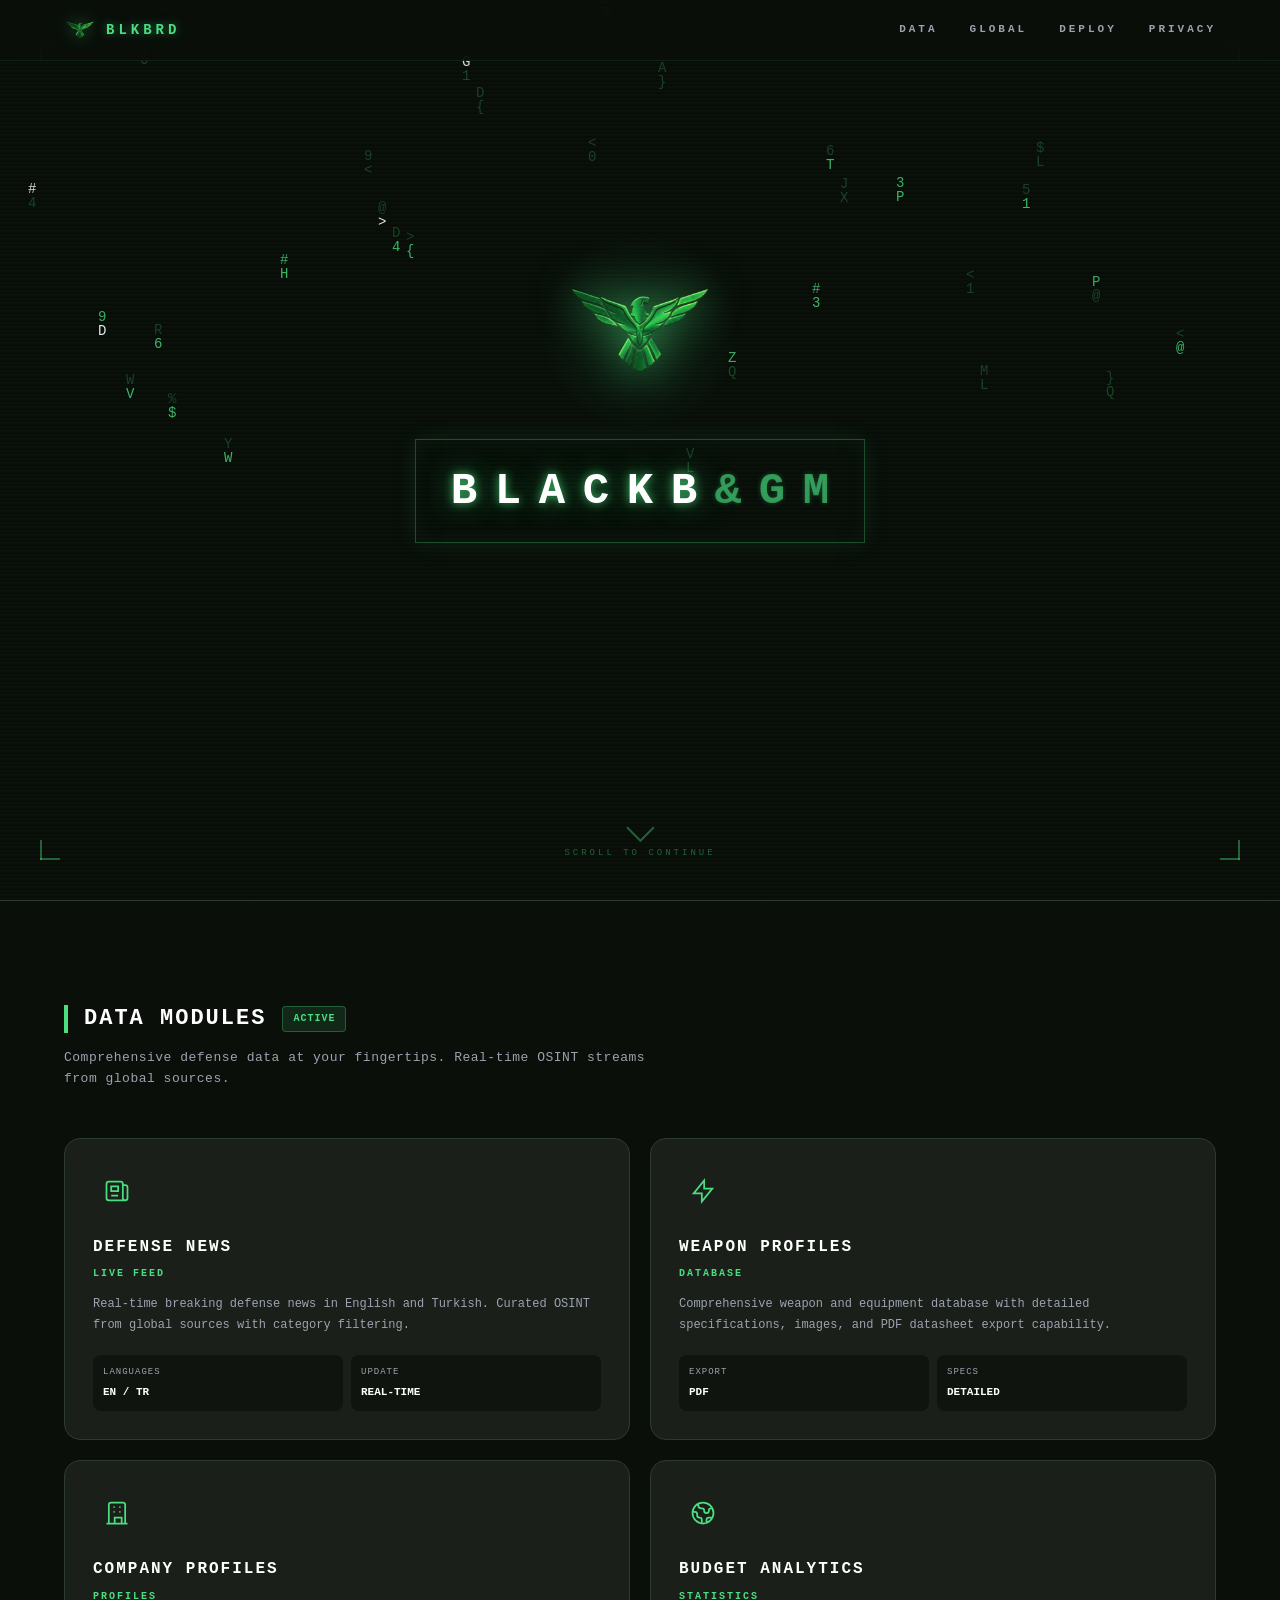
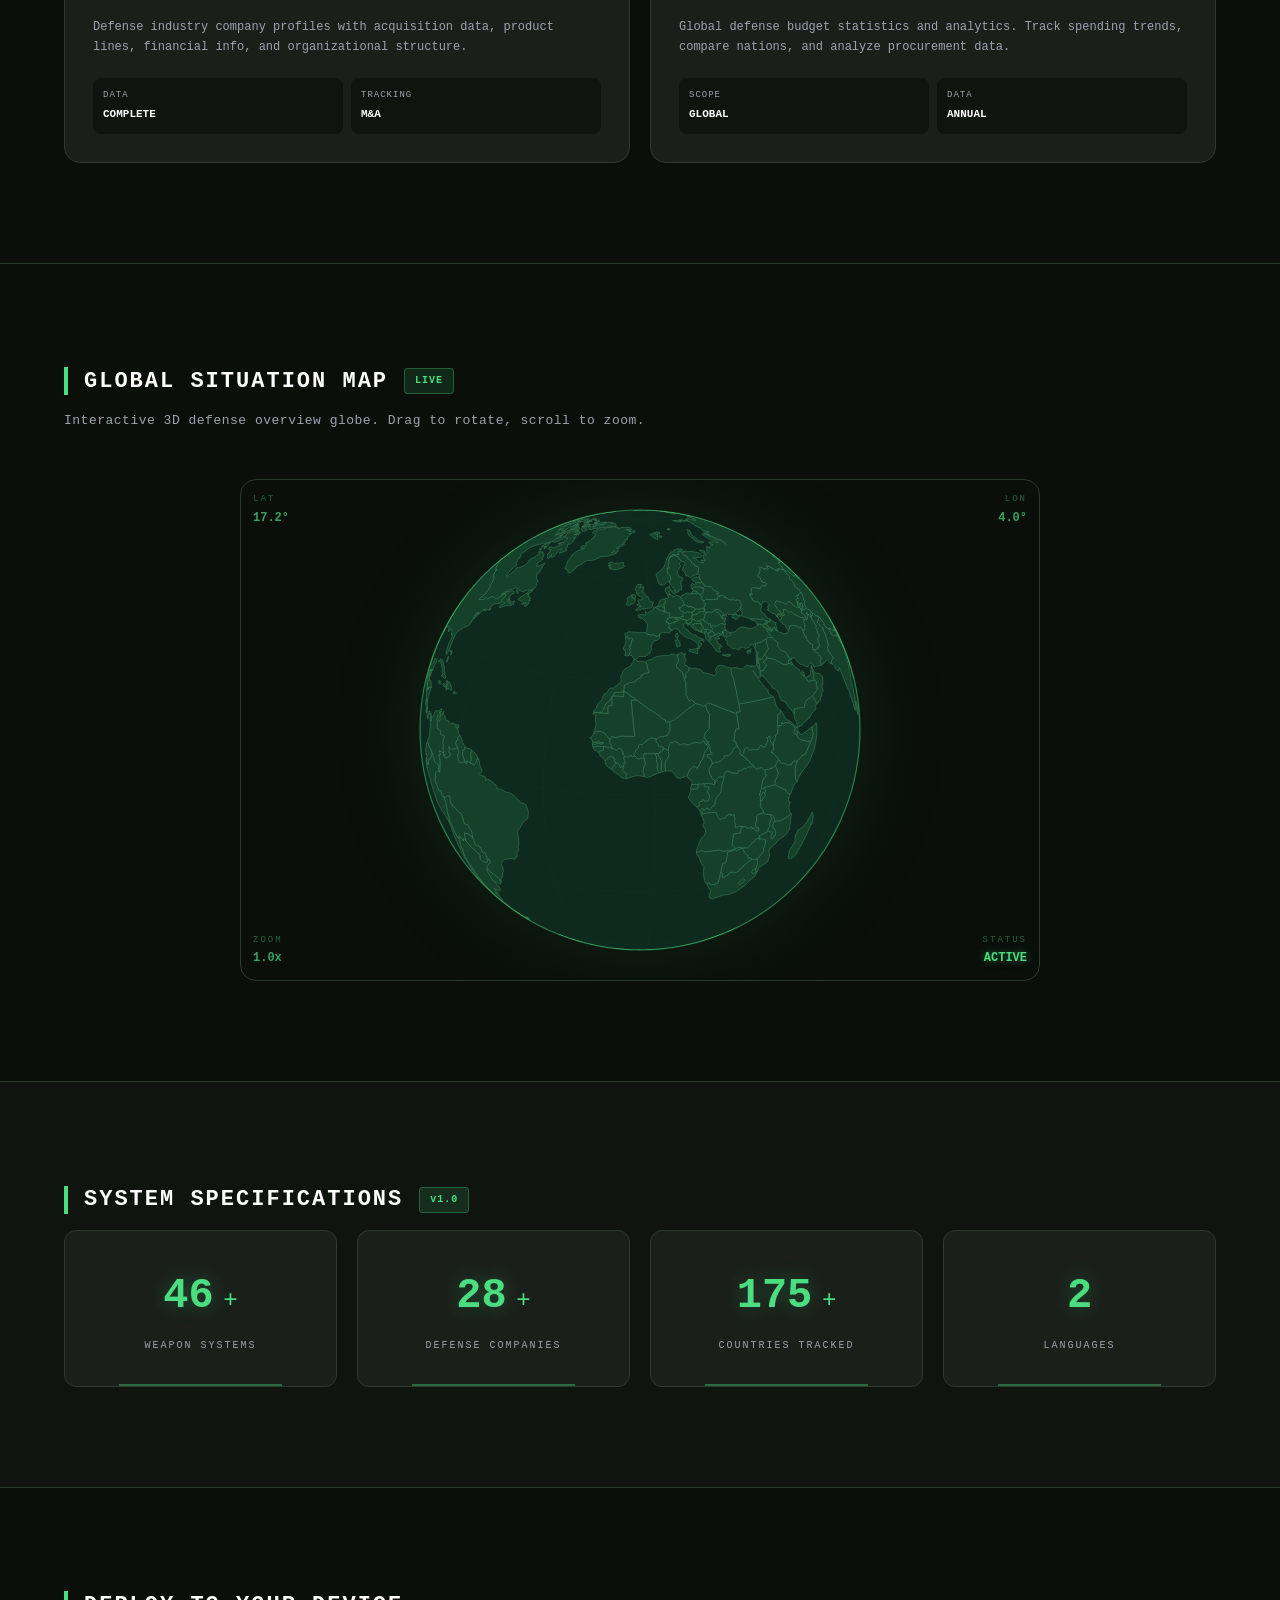
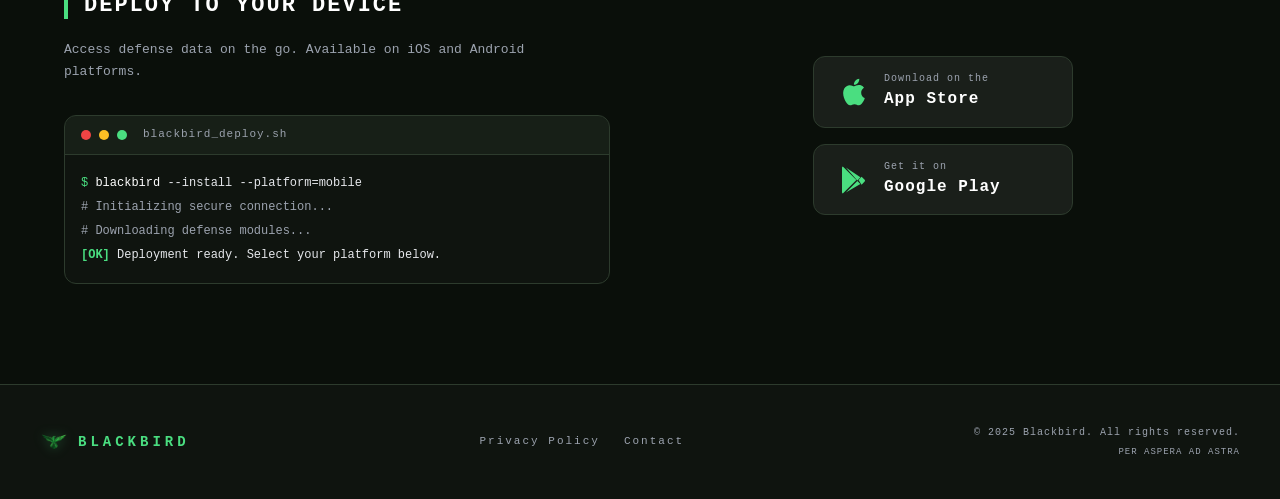
==== index.html @ efd3fdfb "initial commit" ====
<!DOCTYPE html>
<html lang="en">
<head>
  <meta charset="UTF-8">
  <meta name="viewport" content="width=device-width, initial-scale=1.0">
  <meta name="description" content="Blackbird - Defense Data Platform. Real-time defense news, weapon profiles, company data, and global budget analytics.">
  <meta name="theme-color" content="#0A0F0A">
  <title>BLACKBIRD | Defense Data Platform</title>
  <link rel="icon" type="image/png" href="img/logo.png">
  <link rel="stylesheet" href="css/style.css">
</head>
<body>

  <!-- ============ NAVBAR ============ -->
  <nav class="navbar" id="navbar">
    <div class="nav-inner">
      <a href="#hero" class="nav-logo">
        <img src="img/logo.png" alt="Blackbird" width="32" height="32">
        <span class="nav-logo-text">BLKBRD</span>
      </a>
      <div class="nav-links">
        <a href="#features">DATA</a>
        <a href="#globe">GLOBAL</a>
        <a href="#download">DEPLOY</a>
        <a href="privacy.html">PRIVACY</a>
      </div>
      <button class="nav-menu-btn" id="navMenuBtn" aria-label="Menu">
        <span></span><span></span><span></span>
      </button>
    </div>
    <!-- Mobile menu -->
    <div class="nav-mobile" id="navMobile">
      <a href="#features">DATA</a>
      <a href="#globe">GLOBAL</a>
      <a href="#download">DEPLOY</a>
      <a href="privacy.html">PRIVACY</a>
    </div>
  </nav>

  <!-- ============ HERO ============ -->
  <section class="hero" id="hero">
    <canvas id="matrixCanvas" class="matrix-canvas"></canvas>
    <div class="scanlines"></div>
    <div class="corner-brackets">
      <div class="corner corner-tl"></div>
      <div class="corner corner-tr"></div>
      <div class="corner corner-bl"></div>
      <div class="corner corner-br"></div>
    </div>

    <div class="hero-content">
      <div class="hero-logo">
        <img src="img/logo.png" alt="Blackbird Logo" class="logo-img">
        <div class="logo-glow"></div>
      </div>

      <div class="decode-container" id="decodeContainer">
        <div class="decode-border">
          <span class="decode-char" data-index="0">B</span>
          <span class="decode-char" data-index="1">L</span>
          <span class="decode-char" data-index="2">A</span>
          <span class="decode-char" data-index="3">C</span>
          <span class="decode-char" data-index="4">K</span>
          <span class="decode-char" data-index="5">B</span>
          <span class="decode-char" data-index="6">I</span>
          <span class="decode-char" data-index="7">R</span>
          <span class="decode-char" data-index="8">D</span>
        </div>
      </div>

      <p class="hero-slogan" id="heroSlogan">PER ASPERA AD ASTRA</p>

      <div class="hero-status">
        <div class="status-bar">
          <div class="status-bar-fill" id="statusBarFill"></div>
        </div>
        <p class="status-text" id="statusText">INITIALIZING SYSTEM...</p>
      </div>
    </div>

    <a href="#features" class="scroll-indicator" aria-label="Scroll down">
      <div class="scroll-arrow"></div>
      <span>SCROLL TO CONTINUE</span>
    </a>
  </section>

  <!-- ============ FEATURES ============ -->
  <section class="features" id="features">
    <div class="section-container">
      <div class="section-header">
        <div class="section-bar"></div>
        <h2>DATA MODULES</h2>
        <div class="section-badge">ACTIVE</div>
      </div>
      <p class="section-subtitle">Comprehensive defense data at your fingertips. Real-time OSINT streams from global sources.</p>

      <div class="features-grid">
        <div class="feature-card" data-aos>
          <div class="feature-icon">
            <svg viewBox="0 0 24 24" fill="none" stroke="currentColor" stroke-width="1.5">
              <path d="M19 20H5a2 2 0 01-2-2V6a2 2 0 012-2h10a2 2 0 012 2v1m2 13a2 2 0 01-2-2V7m2 13a2 2 0 002-2V9a2 2 0 00-2-2h-2m-4-3H9M7 16h6M7 8h6v4H7V8z"/>
            </svg>
          </div>
          <h3>DEFENSE NEWS</h3>
          <p class="feature-tag">LIVE FEED</p>
          <p class="feature-desc">Real-time breaking defense news in English and Turkish. Curated OSINT from global sources with category filtering.</p>
          <div class="feature-specs">
            <div class="spec"><span class="spec-label">LANGUAGES</span><span class="spec-value">EN / TR</span></div>
            <div class="spec"><span class="spec-label">UPDATE</span><span class="spec-value">REAL-TIME</span></div>
          </div>
        </div>

        <div class="feature-card" data-aos>
          <div class="feature-icon">
            <svg viewBox="0 0 24 24" fill="none" stroke="currentColor" stroke-width="1.5">
              <path d="M13 10V3L4 14h7v7l9-11h-7z"/>
            </svg>
          </div>
          <h3>WEAPON PROFILES</h3>
          <p class="feature-tag">DATABASE</p>
          <p class="feature-desc">Comprehensive weapon and equipment database with detailed specifications, images, and PDF datasheet export capability.</p>
          <div class="feature-specs">
            <div class="spec"><span class="spec-label">EXPORT</span><span class="spec-value">PDF</span></div>
            <div class="spec"><span class="spec-label">SPECS</span><span class="spec-value">DETAILED</span></div>
          </div>
        </div>

        <div class="feature-card" data-aos>
          <div class="feature-icon">
            <svg viewBox="0 0 24 24" fill="none" stroke="currentColor" stroke-width="1.5">
              <path d="M19 21V5a2 2 0 00-2-2H7a2 2 0 00-2 2v16m14 0h2m-2 0h-5m-9 0H3m2 0h5M9 7h1m-1 4h1m4-4h1m-1 4h1m-5 10v-5h6v5m-6 0h6"/>
            </svg>
          </div>
          <h3>COMPANY PROFILES</h3>
          <p class="feature-tag">PROFILES</p>
          <p class="feature-desc">Defense industry company profiles with acquisition data, product lines, financial info, and organizational structure.</p>
          <div class="feature-specs">
            <div class="spec"><span class="spec-label">DATA</span><span class="spec-value">COMPLETE</span></div>
            <div class="spec"><span class="spec-label">TRACKING</span><span class="spec-value">M&A</span></div>
          </div>
        </div>

        <div class="feature-card" data-aos>
          <div class="feature-icon">
            <svg viewBox="0 0 24 24" fill="none" stroke="currentColor" stroke-width="1.5">
              <path d="M3.055 11H5a2 2 0 012 2v1a2 2 0 002 2 2 2 0 012 2v2.945M8 3.935V5.5A2.5 2.5 0 0010.5 8h.5a2 2 0 012 2 2 2 0 004 0 2 2 0 012-2h1.064M15 20.488V18a2 2 0 012-2h3.064M21 12a9 9 0 11-18 0 9 9 0 0118 0z"/>
            </svg>
          </div>
          <h3>BUDGET ANALYTICS</h3>
          <p class="feature-tag">STATISTICS</p>
          <p class="feature-desc">Global defense budget statistics and analytics. Track spending trends, compare nations, and analyze procurement data.</p>
          <div class="feature-specs">
            <div class="spec"><span class="spec-label">SCOPE</span><span class="spec-value">GLOBAL</span></div>
            <div class="spec"><span class="spec-label">DATA</span><span class="spec-value">ANNUAL</span></div>
          </div>
        </div>
      </div>
    </div>
  </section>

  <!-- ============ GLOBE ============ -->
  <section class="globe-section" id="globe">
    <div class="section-container">
      <div class="section-header">
        <div class="section-bar"></div>
        <h2>GLOBAL SITUATION MAP</h2>
        <div class="section-badge">LIVE</div>
      </div>
      <p class="section-subtitle">Interactive 3D defense overview globe. Drag to rotate, scroll to zoom.</p>

      <div class="globe-wrapper">
        <canvas id="globeCanvas"></canvas>
        <div class="globe-hud">
          <div class="hud-item hud-tl">
            <span class="hud-label">LAT</span>
            <span class="hud-value" id="hudLat">0.00</span>
          </div>
          <div class="hud-item hud-tr">
            <span class="hud-label">LON</span>
            <span class="hud-value" id="hudLon">0.00</span>
          </div>
          <div class="hud-item hud-bl">
            <span class="hud-label">ZOOM</span>
            <span class="hud-value" id="hudZoom">1.0x</span>
          </div>
          <div class="hud-item hud-br">
            <span class="hud-label">STATUS</span>
            <span class="hud-value hud-active">ACTIVE</span>
          </div>
        </div>
      </div>
    </div>
  </section>

  <!-- ============ TECH SPECS ============ -->
  <section class="tech-section" id="tech">
    <div class="section-container">
      <div class="section-header">
        <div class="section-bar"></div>
        <h2>SYSTEM SPECIFICATIONS</h2>
        <div class="section-badge">v1.0</div>
      </div>

      <div class="tech-grid">
        <div class="tech-stat">
          <div class="tech-stat-value" data-count="50">0</div>
          <div class="tech-stat-suffix">+</div>
          <div class="tech-stat-label">WEAPON SYSTEMS</div>
        </div>
        <div class="tech-stat">
          <div class="tech-stat-value" data-count="30">0</div>
          <div class="tech-stat-suffix">+</div>
          <div class="tech-stat-label">DEFENSE COMPANIES</div>
        </div>
        <div class="tech-stat">
          <div class="tech-stat-value" data-count="190">0</div>
          <div class="tech-stat-suffix">+</div>
          <div class="tech-stat-label">COUNTRIES TRACKED</div>
        </div>
        <div class="tech-stat">
          <div class="tech-stat-value" data-count="2">0</div>
          <div class="tech-stat-suffix"></div>
          <div class="tech-stat-label">LANGUAGES</div>
        </div>
      </div>
    </div>
  </section>

  <!-- ============ DOWNLOAD ============ -->
  <section class="download-section" id="download">
    <div class="section-container">
      <div class="download-content">
        <div class="download-text">
          <div class="section-header">
            <div class="section-bar"></div>
            <h2>DEPLOY TO YOUR DEVICE</h2>
          </div>
          <p class="download-desc">Access defense data on the go. Available on iOS and Android platforms.</p>
          <div class="terminal-block">
            <div class="terminal-header">
              <span class="terminal-dot red"></span>
              <span class="terminal-dot yellow"></span>
              <span class="terminal-dot green"></span>
              <span class="terminal-title">blackbird_deploy.sh</span>
            </div>
            <div class="terminal-body">
              <p><span class="t-prompt">$</span> <span class="t-cmd">blackbird</span> --install --platform=mobile</p>
              <p><span class="t-comment"># Initializing secure connection...</span></p>
              <p><span class="t-comment"># Downloading defense modules...</span></p>
              <p><span class="t-success">[OK]</span> Deployment ready. Select your platform below.</p>
            </div>
          </div>
        </div>

        <div class="download-buttons">
          <a href="#" class="store-btn" id="appStoreBtn">
            <div class="store-icon">
              <svg viewBox="0 0 24 24" fill="currentColor">
                <path d="M18.71 19.5c-.83 1.24-1.71 2.45-3.05 2.47-1.34.03-1.77-.79-3.29-.79-1.53 0-2 .77-3.27.82-1.31.05-2.3-1.32-3.14-2.53C4.25 17 2.94 12.45 4.7 9.39c.87-1.52 2.43-2.48 4.12-2.51 1.28-.02 2.5.87 3.29.87.78 0 2.26-1.07 3.8-.91.65.03 2.47.26 3.64 1.98-.09.06-2.17 1.28-2.15 3.81.03 3.02 2.65 4.03 2.68 4.04-.03.07-.42 1.44-1.38 2.83M13 3.5c.73-.83 1.94-1.46 2.94-1.5.13 1.17-.34 2.35-1.04 3.19-.69.85-1.83 1.51-2.95 1.42-.15-1.15.41-2.35 1.05-3.11z"/>
              </svg>
            </div>
            <div class="store-text">
              <span class="store-label">Download on the</span>
              <span class="store-name">App Store</span>
            </div>
          </a>

          <a href="#" class="store-btn" id="playStoreBtn">
            <div class="store-icon">
              <svg viewBox="0 0 24 24" fill="currentColor">
                <path d="M3.609 1.814L13.792 12 3.61 22.186a.996.996 0 01-.61-.92V2.734a1 1 0 01.609-.92zm10.89 10.893l2.302 2.302-10.937 6.333 8.635-8.635zm3.199-3.199l2.302 2.302a1 1 0 010 1.38l-2.302 2.302L15.395 12l2.303-2.492zM5.864 2.658L16.8 9.99l-2.302 2.302L5.864 2.658z"/>
              </svg>
            </div>
            <div class="store-text">
              <span class="store-label">Get it on</span>
              <span class="store-name">Google Play</span>
            </div>
          </a>
        </div>
      </div>
    </div>
  </section>

  <!-- ============ FOOTER ============ -->
  <footer class="footer">
    <div class="footer-inner">
      <div class="footer-brand">
        <img src="img/logo.png" alt="Blackbird" width="28" height="28">
        <span>BLACKBIRD</span>
      </div>
      <div class="footer-links">
        <a href="privacy.html">Privacy Policy</a>
        <a href="mailto:vahandag@gmail.com">Contact</a>
      </div>
      <div class="footer-copy">
        <p>&copy; 2025 Blackbird. All rights reserved.</p>
        <p class="footer-slogan">PER ASPERA AD ASTRA</p>
      </div>
    </div>
  </footer>

  <script src="data/countries-data.js"></script>
  <script src="js/matrix.js"></script>
  <script src="js/globe.js"></script>
</body>
</html>
---- css/style.css ----
/* =============== RESET & BASE =============== */
*, *::before, *::after { margin: 0; padding: 0; box-sizing: border-box; }

:root {
  --bg: #0A0F0A;
  --bg-surface: #1A1F1A;
  --bg-deep: #0F140F;
  --green: #4ADE80;
  --green-dim: #2D8A5E;
  --green-dark: #1A3A2A;
  --border: #2D3B2D;
  --text: #E5E7EB;
  --text-dim: #9CA3AF;
  --font-mono: 'Courier New', 'Consolas', 'Monaco', monospace;
}

html {
  scroll-behavior: smooth;
  -webkit-font-smoothing: antialiased;
}

body {
  background: var(--bg);
  color: var(--text);
  font-family: var(--font-mono);
  overflow-x: hidden;
  line-height: 1.6;
}

::selection {
  background: var(--green);
  color: var(--bg);
}

a { color: var(--green); text-decoration: none; transition: opacity 0.2s; }
a:hover { opacity: 0.8; }

/* =============== NAVBAR =============== */
.navbar {
  position: fixed;
  top: 0;
  left: 0;
  right: 0;
  z-index: 1000;
  background: rgba(10, 15, 10, 0.85);
  backdrop-filter: blur(12px);
  border-bottom: 1px solid rgba(74, 222, 128, 0.1);
  transition: background 0.3s, border-color 0.3s;
}

.navbar.scrolled {
  background: rgba(10, 15, 10, 0.95);
  border-bottom-color: rgba(74, 222, 128, 0.25);
}

.nav-inner {
  max-width: 1200px;
  margin: 0 auto;
  padding: 0 24px;
  height: 60px;
  display: flex;
  align-items: center;
  justify-content: space-between;
}

.nav-logo {
  display: flex;
  align-items: center;
  gap: 10px;
}

.nav-logo img { filter: drop-shadow(0 0 8px rgba(74, 222, 128, 0.4)); }

.nav-logo-text {
  font-size: 14px;
  font-weight: 700;
  letter-spacing: 4px;
  color: var(--green);
  text-shadow: 0 0 10px rgba(74, 222, 128, 0.5);
}

.nav-links {
  display: flex;
  gap: 32px;
}

.nav-links a {
  font-size: 11px;
  letter-spacing: 3px;
  color: var(--text-dim);
  font-weight: 600;
  position: relative;
  padding: 4px 0;
}

.nav-links a::after {
  content: '';
  position: absolute;
  bottom: 0;
  left: 0;
  width: 0;
  height: 1px;
  background: var(--green);
  transition: width 0.3s;
}

.nav-links a:hover { color: var(--green); opacity: 1; }
.nav-links a:hover::after { width: 100%; }

.nav-menu-btn {
  display: none;
  flex-direction: column;
  gap: 5px;
  background: none;
  border: none;
  cursor: pointer;
  padding: 4px;
}

.nav-menu-btn span {
  display: block;
  width: 22px;
  height: 2px;
  background: var(--green);
  transition: transform 0.3s, opacity 0.3s;
}

.nav-menu-btn.active span:nth-child(1) { transform: translateY(7px) rotate(45deg); }
.nav-menu-btn.active span:nth-child(2) { opacity: 0; }
.nav-menu-btn.active span:nth-child(3) { transform: translateY(-7px) rotate(-45deg); }

.nav-mobile {
  display: none;
  flex-direction: column;
  padding: 16px 24px 24px;
  gap: 16px;
  border-top: 1px solid var(--border);
}

.nav-mobile.active { display: flex; }

.nav-mobile a {
  font-size: 12px;
  letter-spacing: 3px;
  color: var(--text-dim);
  font-weight: 600;
  padding: 8px 0;
}

/* =============== HERO =============== */
.hero {
  position: relative;
  height: 100vh;
  min-height: 700px;
  display: flex;
  align-items: center;
  justify-content: center;
  overflow: hidden;
}

.matrix-canvas {
  position: absolute;
  inset: 0;
  width: 100%;
  height: 100%;
  z-index: 1;
}

.scanlines {
  position: absolute;
  inset: 0;
  z-index: 2;
  pointer-events: none;
  background: repeating-linear-gradient(
    to bottom,
    transparent 0px,
    transparent 2px,
    rgba(74, 222, 128, 0.02) 2px,
    rgba(74, 222, 128, 0.02) 4px
  );
}

/* Corner brackets */
.corner-brackets {
  position: absolute;
  inset: 40px;
  z-index: 3;
  pointer-events: none;
}

.corner {
  position: absolute;
  width: 40px;
  height: 40px;
}

.corner::before, .corner::after {
  content: '';
  position: absolute;
  background: rgba(74, 222, 128, 0.4);
}

.corner-tl { top: 0; left: 0; }
.corner-tl::before { top: 0; left: 0; width: 20px; height: 2px; }
.corner-tl::after { top: 0; left: 0; width: 2px; height: 20px; }

.corner-tr { top: 0; right: 0; }
.corner-tr::before { top: 0; right: 0; width: 20px; height: 2px; }
.corner-tr::after { top: 0; right: 0; width: 2px; height: 20px; }

.corner-bl { bottom: 0; left: 0; }
.corner-bl::before { bottom: 0; left: 0; width: 20px; height: 2px; }
.corner-bl::after { bottom: 0; left: 0; width: 2px; height: 20px; }

.corner-br { bottom: 0; right: 0; }
.corner-br::before { bottom: 0; right: 0; width: 20px; height: 2px; }
.corner-br::after { bottom: 0; right: 0; width: 2px; height: 20px; }

/* Hero content */
.hero-content {
  position: relative;
  z-index: 10;
  text-align: center;
  display: flex;
  flex-direction: column;
  align-items: center;
  gap: 28px;
}

.hero-logo {
  position: relative;
  width: 160px;
  height: 160px;
}

.logo-img {
  width: 100%;
  height: 100%;
  object-fit: contain;
  filter: drop-shadow(0 0 20px rgba(74, 222, 128, 0.5));
  animation: logoPulse 3s ease-in-out infinite;
}

.logo-glow {
  position: absolute;
  inset: -20px;
  border-radius: 50%;
  background: radial-gradient(circle, rgba(74, 222, 128, 0.15) 0%, transparent 70%);
  animation: glowPulse 3s ease-in-out infinite;
}

@keyframes logoPulse {
  0%, 100% { filter: drop-shadow(0 0 20px rgba(74, 222, 128, 0.5)); }
  50% { filter: drop-shadow(0 0 35px rgba(74, 222, 128, 0.7)); }
}

@keyframes glowPulse {
  0%, 100% { opacity: 0.6; transform: scale(1); }
  50% { opacity: 1; transform: scale(1.1); }
}

/* Decode text */
.decode-container { perspective: 1000px; }

.decode-border {
  display: inline-flex;
  gap: 4px;
  padding: 16px 28px;
  border: 1px solid rgba(74, 222, 128, 0.3);
  box-shadow: 0 0 20px rgba(74, 222, 128, 0.1), inset 0 0 20px rgba(74, 222, 128, 0.05);
  position: relative;
}

.decode-char {
  display: inline-block;
  width: 40px;
  font-size: 44px;
  font-weight: 700;
  text-align: center;
  color: rgba(74, 222, 128, 0.6);
  text-shadow: 0 0 5px rgba(74, 222, 128, 0.3);
  transition: color 0.3s, text-shadow 0.3s;
  font-family: var(--font-mono);
}

.decode-char.decoded {
  color: #fff;
  text-shadow: 0 0 10px rgba(74, 222, 128, 0.8), 0 0 30px rgba(74, 222, 128, 0.4), 0 0 60px rgba(74, 222, 128, 0.2);
}

/* Hero slogan */
.hero-slogan {
  font-size: 14px;
  letter-spacing: 8px;
  color: rgba(74, 222, 128, 0.7);
  opacity: 0;
  transform: translateY(12px);
  transition: opacity 0.6s ease, transform 0.6s ease;
}

.hero-slogan.visible {
  opacity: 1;
  transform: translateY(0);
}

/* Status bar */
.hero-status {
  width: 220px;
  opacity: 0;
  transition: opacity 0.5s ease 0.3s;
}

.hero-status.visible { opacity: 1; }

.status-bar {
  height: 2px;
  background: var(--green-dark);
  border-radius: 1px;
  overflow: hidden;
}

.status-bar-fill {
  height: 100%;
  width: 0%;
  background: var(--green);
  transition: width 0.3s;
}

.status-text {
  margin-top: 10px;
  font-size: 10px;
  letter-spacing: 2px;
  color: rgba(74, 222, 128, 0.5);
}

/* Scroll indicator */
.scroll-indicator {
  position: absolute;
  bottom: 40px;
  left: 50%;
  transform: translateX(-50%);
  z-index: 10;
  display: flex;
  flex-direction: column;
  align-items: center;
  gap: 8px;
  opacity: 0;
  animation: fadeInUp 1s ease 4s forwards;
}

.scroll-indicator span {
  font-size: 9px;
  letter-spacing: 3px;
  color: rgba(74, 222, 128, 0.4);
}

.scroll-arrow {
  width: 20px;
  height: 20px;
  border-right: 2px solid rgba(74, 222, 128, 0.4);
  border-bottom: 2px solid rgba(74, 222, 128, 0.4);
  transform: rotate(45deg);
  animation: scrollBounce 2s ease-in-out infinite;
}

@keyframes scrollBounce {
  0%, 100% { transform: rotate(45deg) translateY(0); }
  50% { transform: rotate(45deg) translateY(6px); }
}

@keyframes fadeInUp {
  from { opacity: 0; transform: translateX(-50%) translateY(20px); }
  to { opacity: 1; transform: translateX(-50%) translateY(0); }
}

/* =============== SECTIONS (shared) =============== */
.section-container {
  max-width: 1200px;
  margin: 0 auto;
  padding: 100px 24px;
}

.section-header {
  display: flex;
  align-items: center;
  gap: 16px;
  margin-bottom: 12px;
}

.section-bar {
  width: 4px;
  height: 28px;
  background: var(--green);
  flex-shrink: 0;
}

.section-header h2 {
  font-size: 22px;
  font-weight: 700;
  letter-spacing: 2px;
  color: #fff;
}

.section-badge {
  padding: 4px 10px;
  font-size: 10px;
  font-weight: 700;
  letter-spacing: 1px;
  color: var(--green);
  background: rgba(74, 222, 128, 0.12);
  border: 1px solid rgba(74, 222, 128, 0.3);
  border-radius: 4px;
}

.section-subtitle {
  font-size: 13px;
  color: var(--text-dim);
  margin-bottom: 48px;
  max-width: 600px;
  letter-spacing: 0.5px;
}

/* =============== FEATURES =============== */
.features {
  background: var(--bg);
  border-top: 1px solid var(--border);
}

.features-grid {
  display: grid;
  grid-template-columns: repeat(2, 1fr);
  gap: 20px;
}

.feature-card {
  background: var(--bg-surface);
  border: 1px solid var(--border);
  border-radius: 16px;
  padding: 28px;
  position: relative;
  overflow: hidden;
  transition: border-color 0.3s, transform 0.3s, box-shadow 0.3s;
  opacity: 0;
  transform: translateY(30px);
}

.feature-card.visible {
  opacity: 1;
  transform: translateY(0);
  transition: opacity 0.6s ease, transform 0.6s ease, border-color 0.3s, box-shadow 0.3s;
}

.feature-card:hover {
  border-color: rgba(74, 222, 128, 0.4);
  transform: translateY(-4px);
  box-shadow: 0 8px 32px rgba(74, 222, 128, 0.08);
}

.feature-card::before {
  content: '';
  position: absolute;
  top: 0;
  left: 0;
  right: 0;
  height: 2px;
  background: linear-gradient(90deg, transparent, var(--green), transparent);
  opacity: 0;
  transition: opacity 0.3s;
}

.feature-card:hover::before { opacity: 1; }

.feature-icon {
  width: 48px;
  height: 48px;
  display: flex;
  align-items: center;
  justify-content: center;
  color: var(--green);
  margin-bottom: 20px;
}

.feature-icon svg {
  width: 28px;
  height: 28px;
}

.feature-card h3 {
  font-size: 16px;
  font-weight: 700;
  letter-spacing: 2px;
  color: #fff;
  margin-bottom: 6px;
}

.feature-tag {
  font-size: 10px;
  letter-spacing: 2px;
  color: var(--green);
  font-weight: 600;
  margin-bottom: 12px;
}

.feature-desc {
  font-size: 12px;
  color: var(--text-dim);
  line-height: 1.7;
  margin-bottom: 20px;
}

.feature-specs {
  display: flex;
  gap: 8px;
}

.spec {
  flex: 1;
  background: var(--bg-deep);
  border-radius: 8px;
  padding: 10px;
}

.spec-label {
  display: block;
  font-size: 9px;
  color: var(--text-dim);
  letter-spacing: 1px;
  margin-bottom: 4px;
}

.spec-value {
  display: block;
  font-size: 11px;
  color: #fff;
  font-weight: 700;
}

/* =============== GLOBE =============== */
.globe-section {
  background: var(--bg);
  border-top: 1px solid var(--border);
}

.globe-wrapper {
  position: relative;
  width: 100%;
  max-width: 800px;
  margin: 0 auto;
  border: 1px solid var(--border);
  border-radius: 16px;
  overflow: hidden;
  background: var(--bg);
}

#globeCanvas {
  width: 100%;
  height: 500px;
  display: block;
  cursor: grab;
}

#globeCanvas:active { cursor: grabbing; }

.globe-hud {
  position: absolute;
  inset: 12px;
  pointer-events: none;
}

.hud-item {
  position: absolute;
  display: flex;
  flex-direction: column;
  gap: 2px;
}

.hud-tl { top: 0; left: 0; }
.hud-tr { top: 0; right: 0; text-align: right; }
.hud-bl { bottom: 0; left: 0; }
.hud-br { bottom: 0; right: 0; text-align: right; }

.hud-label {
  font-size: 9px;
  letter-spacing: 2px;
  color: rgba(74, 222, 128, 0.4);
}

.hud-value {
  font-size: 12px;
  color: rgba(74, 222, 128, 0.7);
  font-weight: 600;
}

.hud-active {
  color: var(--green);
  text-shadow: 0 0 8px rgba(74, 222, 128, 0.5);
  animation: blink 2s step-end infinite;
}

@keyframes blink {
  0%, 100% { opacity: 1; }
  50% { opacity: 0.3; }
}

/* =============== TECH STATS =============== */
.tech-section {
  background: var(--bg-deep);
  border-top: 1px solid var(--border);
}

.tech-grid {
  display: grid;
  grid-template-columns: repeat(4, 1fr);
  gap: 20px;
}

.tech-stat {
  text-align: center;
  padding: 32px 16px;
  background: var(--bg-surface);
  border: 1px solid var(--border);
  border-radius: 12px;
  position: relative;
  overflow: hidden;
}

.tech-stat::after {
  content: '';
  position: absolute;
  bottom: 0;
  left: 20%;
  right: 20%;
  height: 2px;
  background: var(--green);
  opacity: 0.4;
}

.tech-stat-value {
  font-size: 42px;
  font-weight: 700;
  color: var(--green);
  text-shadow: 0 0 20px rgba(74, 222, 128, 0.3);
  display: inline;
}

.tech-stat-suffix {
  font-size: 24px;
  color: var(--green);
  display: inline;
}

.tech-stat-label {
  margin-top: 8px;
  font-size: 10px;
  letter-spacing: 2px;
  color: var(--text-dim);
}

/* =============== DOWNLOAD =============== */
.download-section {
  background: var(--bg);
  border-top: 1px solid var(--border);
}

.download-content {
  display: grid;
  grid-template-columns: 1fr 1fr;
  gap: 60px;
  align-items: center;
}

.download-desc {
  font-size: 13px;
  color: var(--text-dim);
  margin: 16px 0 32px;
  line-height: 1.7;
}

/* Terminal block */
.terminal-block {
  background: var(--bg-deep);
  border: 1px solid var(--border);
  border-radius: 12px;
  overflow: hidden;
}

.terminal-header {
  display: flex;
  align-items: center;
  gap: 8px;
  padding: 10px 16px;
  background: rgba(45, 59, 45, 0.3);
  border-bottom: 1px solid var(--border);
}

.terminal-dot {
  width: 10px;
  height: 10px;
  border-radius: 50%;
}

.terminal-dot.red { background: #EF4444; }
.terminal-dot.yellow { background: #FBBF24; }
.terminal-dot.green { background: #4ADE80; }

.terminal-title {
  margin-left: 8px;
  font-size: 11px;
  color: var(--text-dim);
  letter-spacing: 1px;
}

.terminal-body {
  padding: 16px;
  font-size: 12px;
  line-height: 2;
}

.t-prompt { color: var(--green); }
.t-cmd { color: #fff; }
.t-comment { color: var(--text-dim); }
.t-success { color: var(--green); font-weight: 700; }

/* Store buttons */
.download-buttons {
  display: flex;
  flex-direction: column;
  gap: 16px;
  align-items: center;
}

.store-btn {
  display: flex;
  align-items: center;
  gap: 14px;
  width: 260px;
  padding: 14px 24px;
  background: var(--bg-surface);
  border: 1px solid var(--border);
  border-radius: 12px;
  transition: border-color 0.3s, transform 0.3s, box-shadow 0.3s;
}

.store-btn:hover {
  border-color: var(--green);
  transform: translateY(-2px);
  box-shadow: 0 4px 20px rgba(74, 222, 128, 0.15);
  opacity: 1;
}

.store-icon {
  width: 32px;
  height: 32px;
  color: var(--green);
  flex-shrink: 0;
}

.store-icon svg { width: 100%; height: 100%; }

.store-text {
  display: flex;
  flex-direction: column;
}

.store-label {
  font-size: 10px;
  color: var(--text-dim);
  letter-spacing: 1px;
}

.store-name {
  font-size: 16px;
  color: #fff;
  font-weight: 700;
  letter-spacing: 1px;
}

/* =============== FOOTER =============== */
.footer {
  background: var(--bg-deep);
  border-top: 1px solid var(--border);
  padding: 40px 24px;
}

.footer-inner {
  max-width: 1200px;
  margin: 0 auto;
  display: flex;
  align-items: center;
  justify-content: space-between;
  flex-wrap: wrap;
  gap: 20px;
}

.footer-brand {
  display: flex;
  align-items: center;
  gap: 10px;
  font-size: 14px;
  font-weight: 700;
  letter-spacing: 4px;
  color: var(--green);
}

.footer-brand img { filter: drop-shadow(0 0 6px rgba(74, 222, 128, 0.3)); }

.footer-links {
  display: flex;
  gap: 24px;
}

.footer-links a {
  font-size: 11px;
  letter-spacing: 2px;
  color: var(--text-dim);
}

.footer-links a:hover { color: var(--green); }

.footer-copy {
  text-align: right;
}

.footer-copy p {
  font-size: 10px;
  color: var(--text-dim);
  letter-spacing: 1px;
}

.footer-slogan {
  margin-top: 4px;
  color: rgba(74, 222, 128, 0.35);
  letter-spacing: 4px;
  font-size: 9px !important;
}

/* =============== RESPONSIVE =============== */
@media (max-width: 1024px) {
  .features-grid { grid-template-columns: repeat(2, 1fr); }
  .download-content { grid-template-columns: 1fr; gap: 40px; }
  .download-buttons { flex-direction: row; justify-content: center; }
  .tech-grid { grid-template-columns: repeat(2, 1fr); }
}

@media (max-width: 768px) {
  .nav-links { display: none; }
  .nav-menu-btn { display: flex; }

  .hero-logo { width: 120px; height: 120px; }

  .decode-char { width: 28px; font-size: 30px; }
  .decode-border { padding: 12px 16px; gap: 2px; }

  .hero-slogan { font-size: 11px; letter-spacing: 5px; }

  .section-container { padding: 60px 16px; }
  .section-header h2 { font-size: 17px; }

  .features-grid { grid-template-columns: 1fr; }
  .tech-grid { grid-template-columns: repeat(2, 1fr); }

  #globeCanvas { height: 350px; }

  .download-buttons { flex-direction: column; }

  .footer-inner { flex-direction: column; text-align: center; }
  .footer-copy { text-align: center; }

  .corner-brackets { inset: 20px; }
}

@media (max-width: 480px) {
  .decode-char { width: 22px; font-size: 24px; }
  .decode-border { padding: 10px 12px; }
  .hero-slogan { font-size: 9px; letter-spacing: 4px; }
  .hero-logo { width: 100px; height: 100px; }
  .tech-grid { grid-template-columns: 1fr 1fr; }
  .tech-stat-value { font-size: 32px; }
}
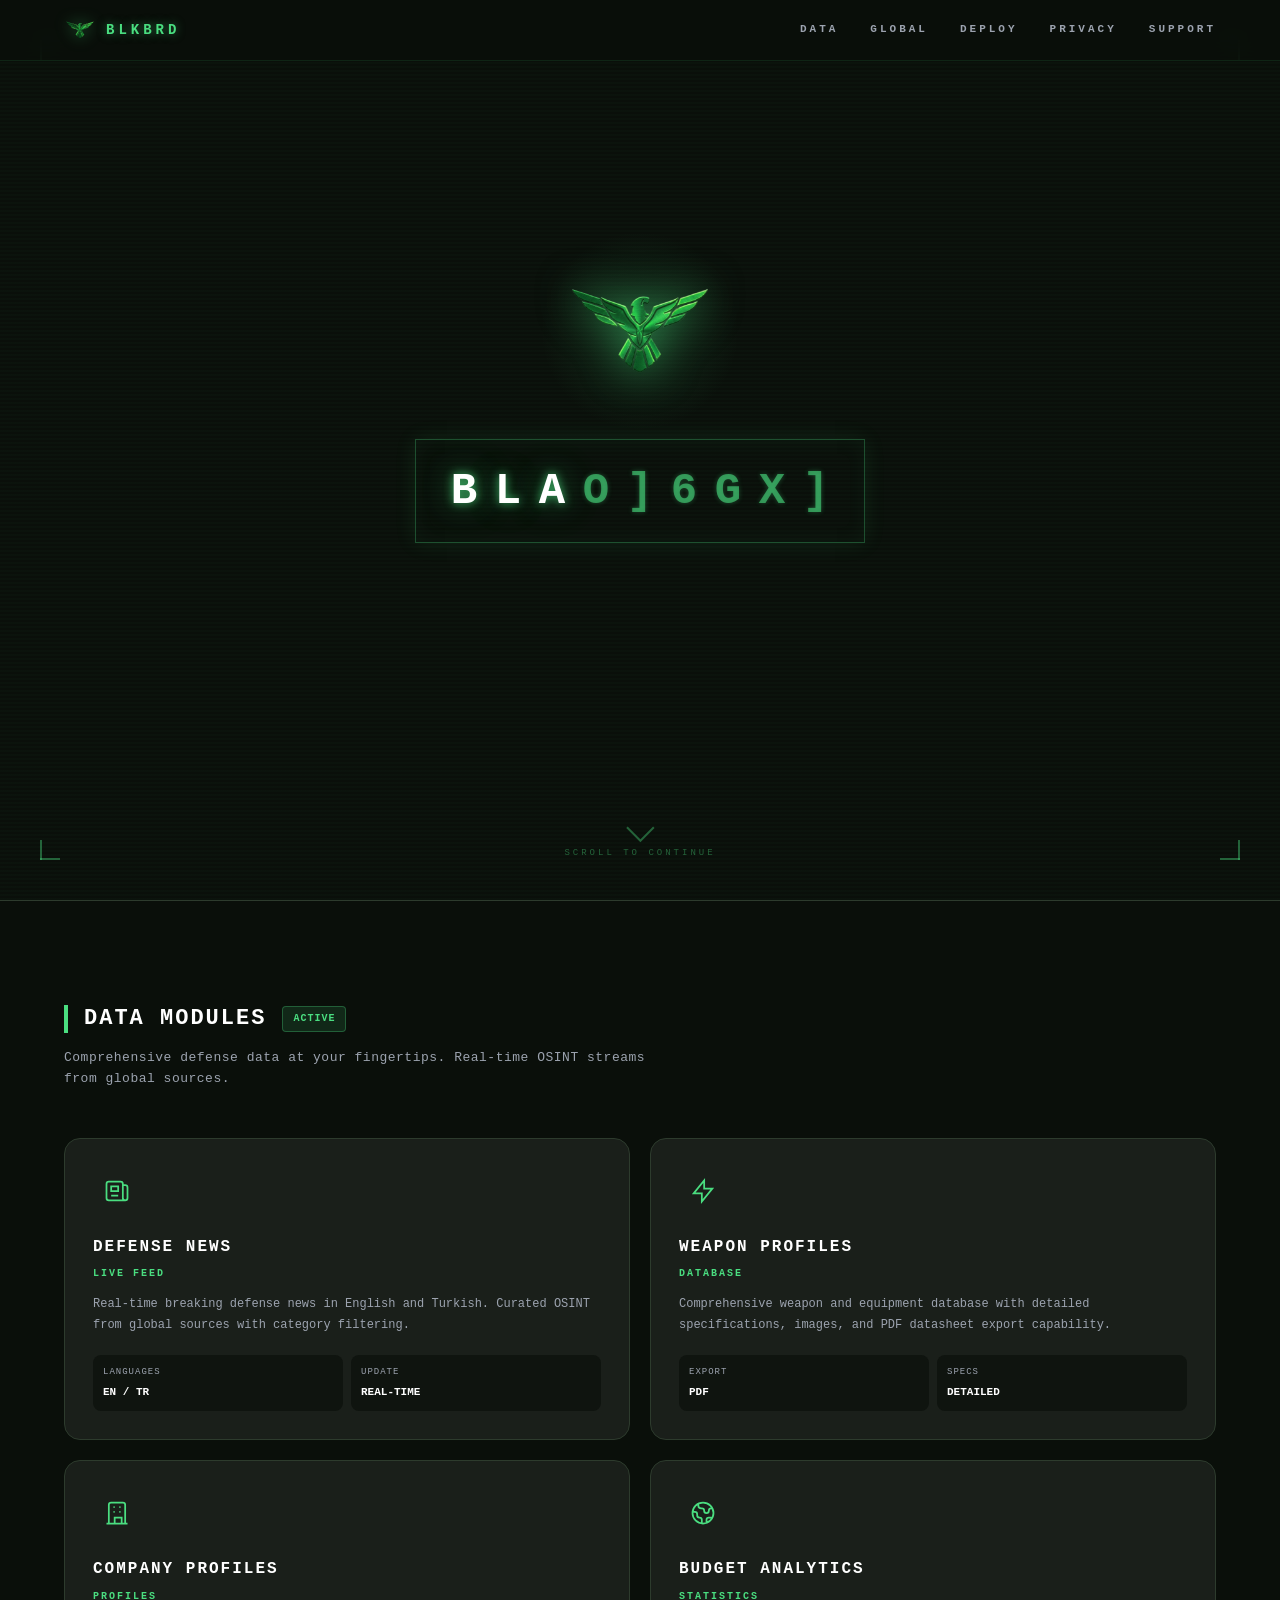
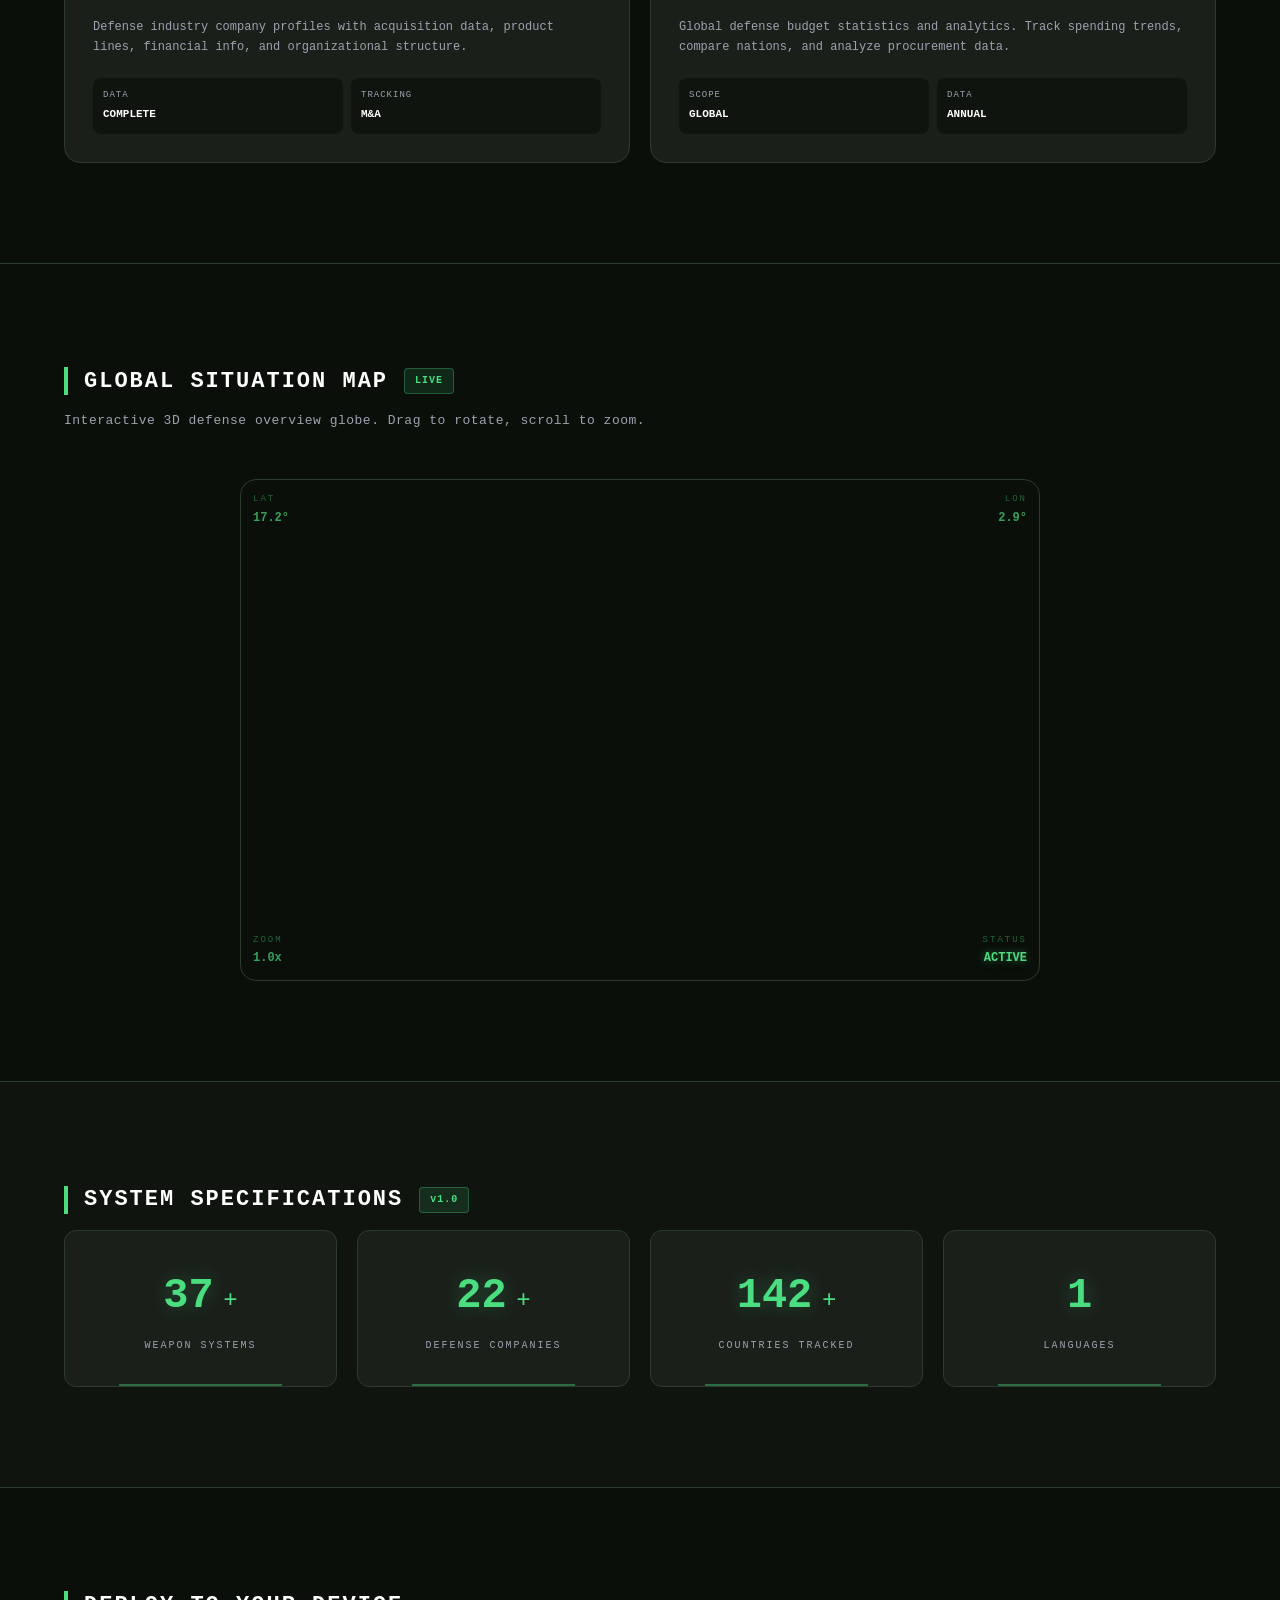
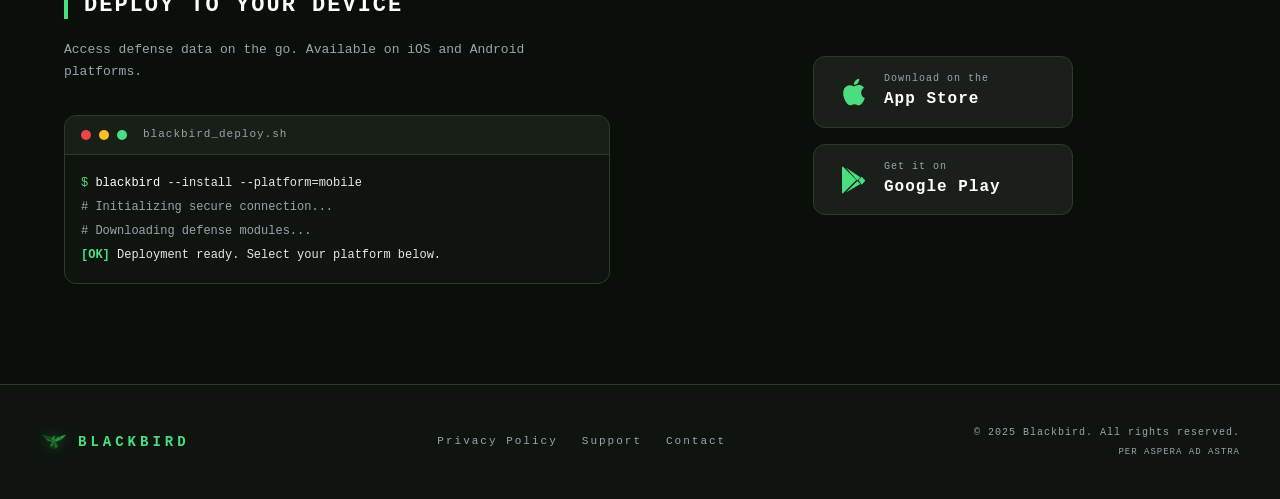
==== commit 4f903f2f: "Add support page and update navigation links" ====
--- a/index.html
+++ b/index.html
@@ -23,6 +23,7 @@
         <a href="#globe">GLOBAL</a>
         <a href="#download">DEPLOY</a>
         <a href="privacy.html">PRIVACY</a>
+        <a href="support.html">SUPPORT</a>
       </div>
       <button class="nav-menu-btn" id="navMenuBtn" aria-label="Menu">
         <span></span><span></span><span></span>
@@ -34,6 +35,7 @@
       <a href="#globe">GLOBAL</a>
       <a href="#download">DEPLOY</a>
       <a href="privacy.html">PRIVACY</a>
+      <a href="support.html">SUPPORT</a>
     </div>
   </nav>
 
@@ -290,6 +292,7 @@
       </div>
       <div class="footer-links">
         <a href="privacy.html">Privacy Policy</a>
+        <a href="support.html">Support</a>
         <a href="mailto:vahandag@gmail.com">Contact</a>
       </div>
       <div class="footer-copy">
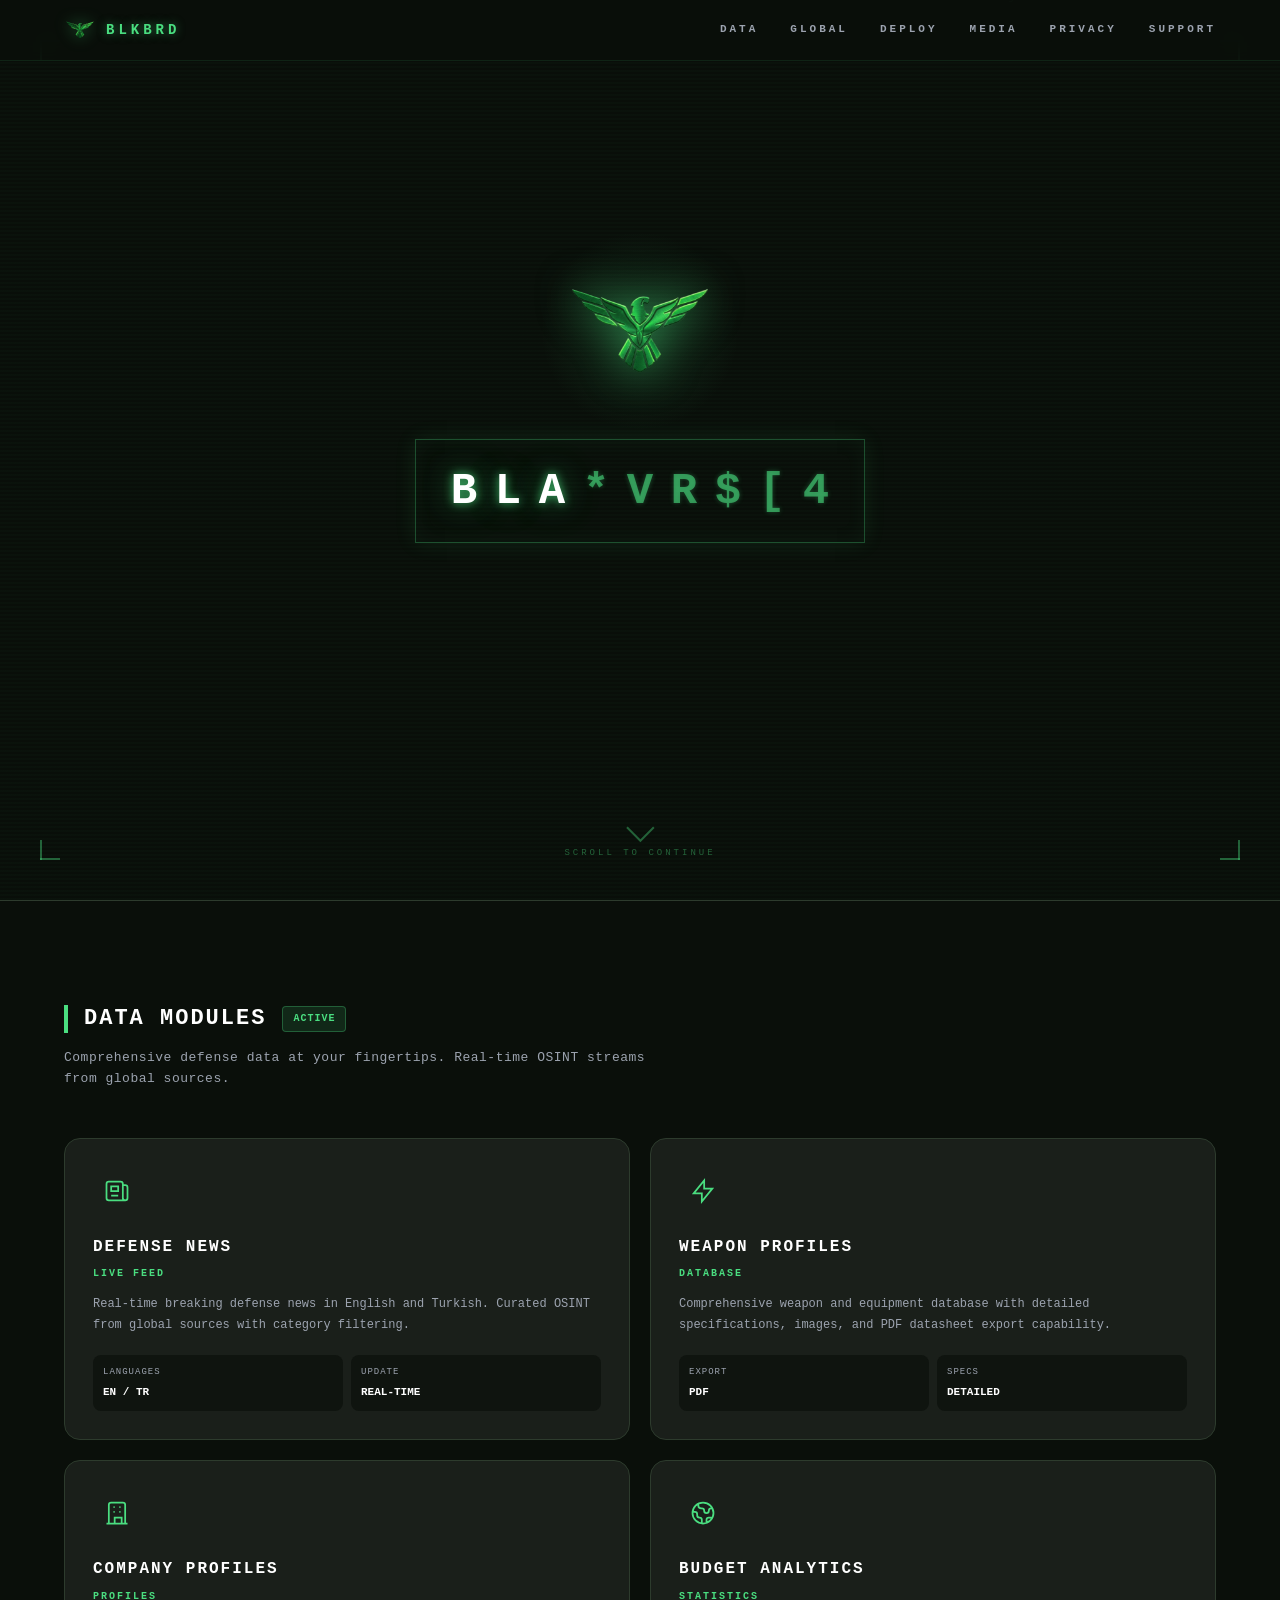
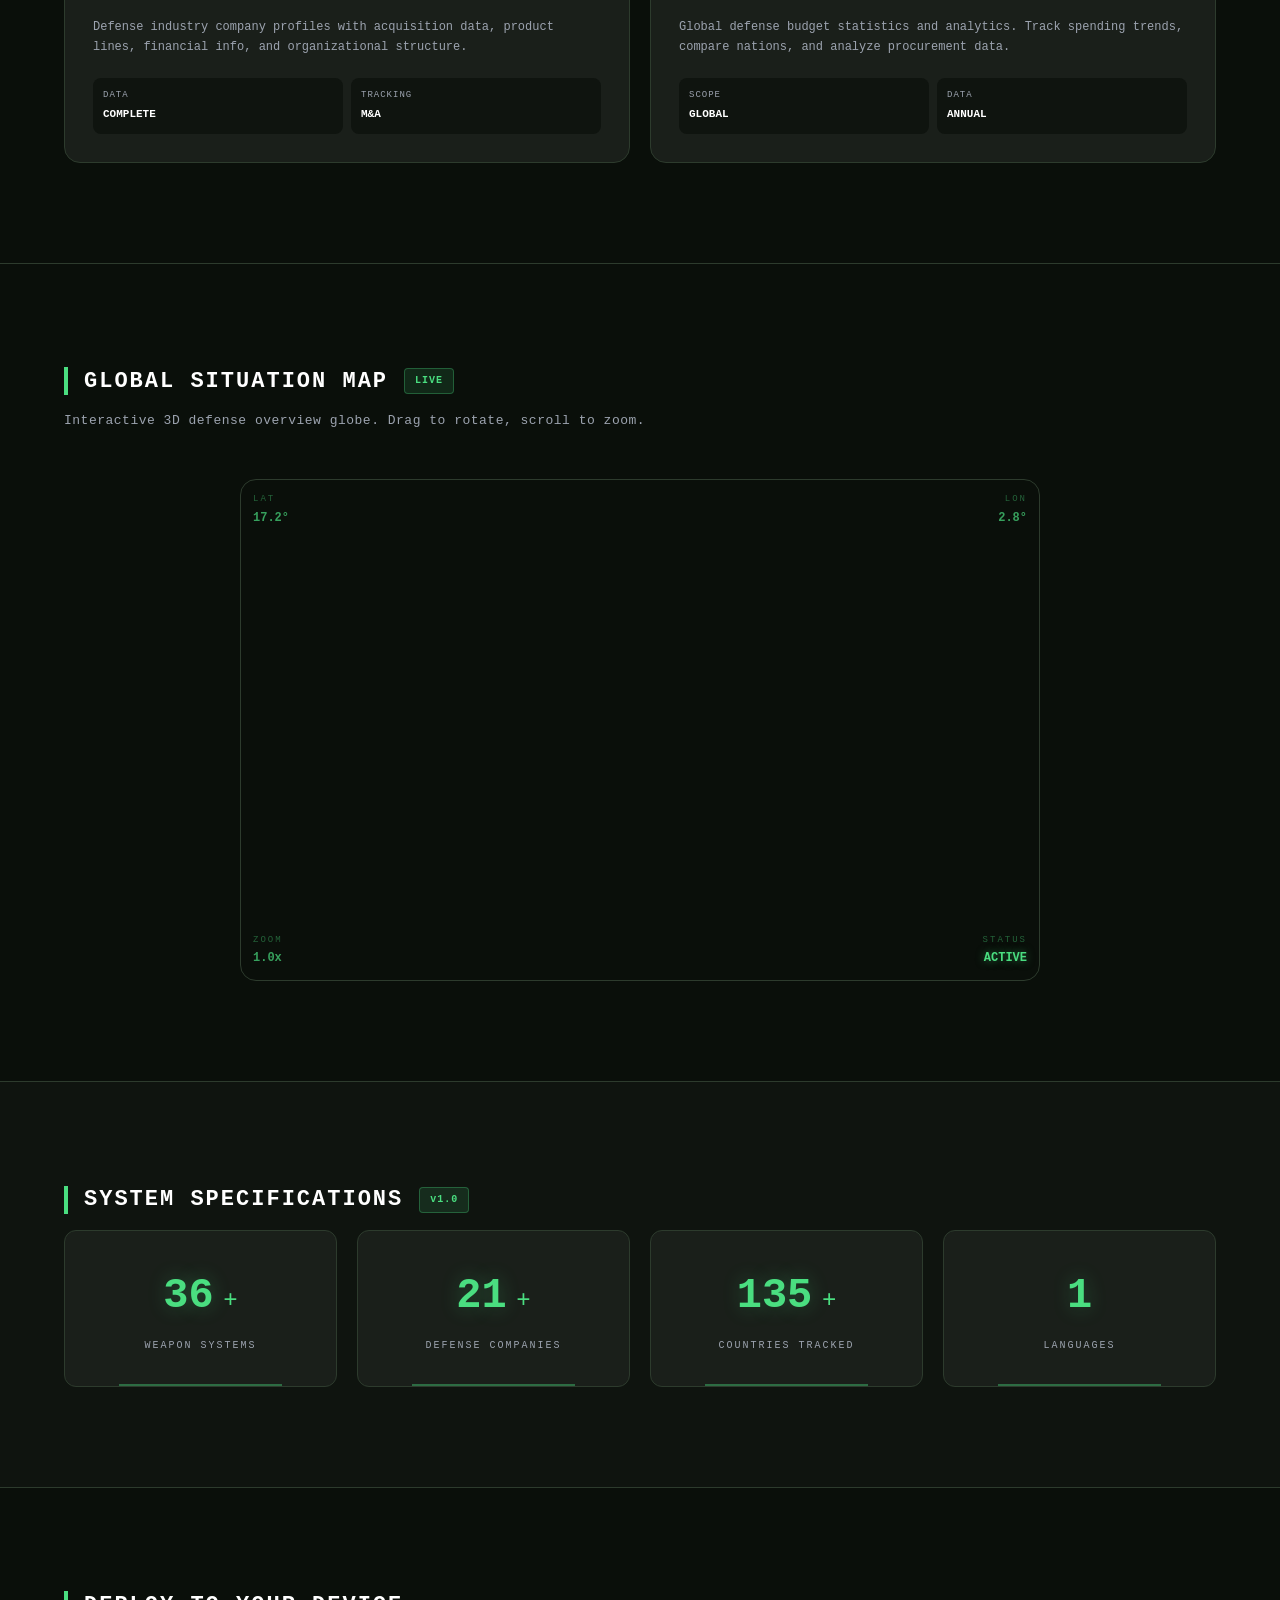
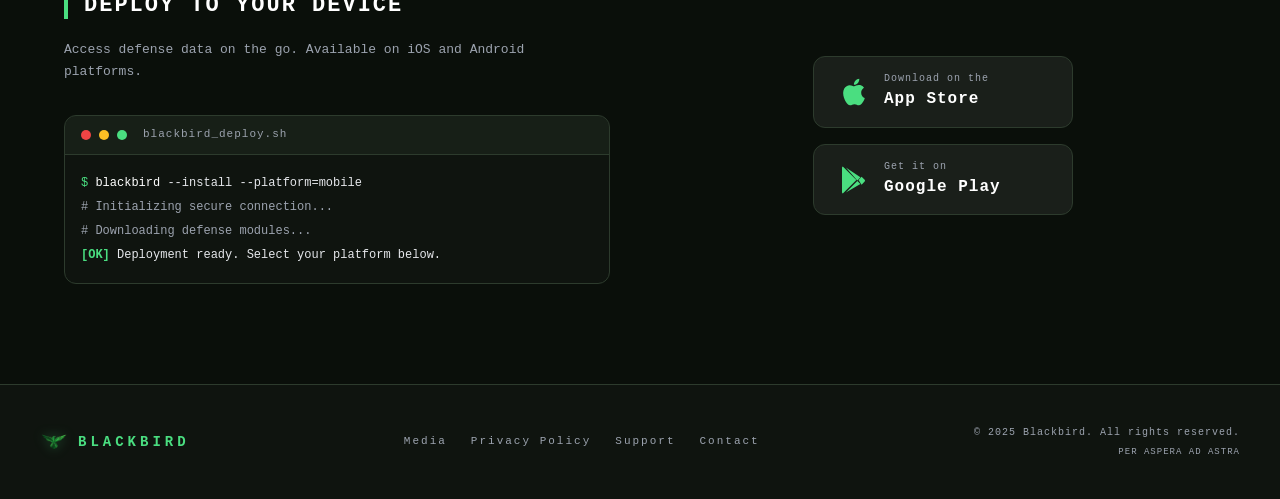
==== commit c7949684: "Refactor code structure for improved readability and maintainability" ====
--- a/index.html
+++ b/index.html
@@ -22,6 +22,7 @@
         <a href="#features">DATA</a>
         <a href="#globe">GLOBAL</a>
         <a href="#download">DEPLOY</a>
+        <a href="media.html">MEDIA</a>
         <a href="privacy.html">PRIVACY</a>
         <a href="support.html">SUPPORT</a>
       </div>
@@ -34,6 +35,7 @@
       <a href="#features">DATA</a>
       <a href="#globe">GLOBAL</a>
       <a href="#download">DEPLOY</a>
+      <a href="media.html">MEDIA</a>
       <a href="privacy.html">PRIVACY</a>
       <a href="support.html">SUPPORT</a>
     </div>
@@ -291,6 +293,7 @@
         <span>BLACKBIRD</span>
       </div>
       <div class="footer-links">
+        <a href="media.html">Media</a>
         <a href="privacy.html">Privacy Policy</a>
         <a href="support.html">Support</a>
         <a href="mailto:vahandag@gmail.com">Contact</a>
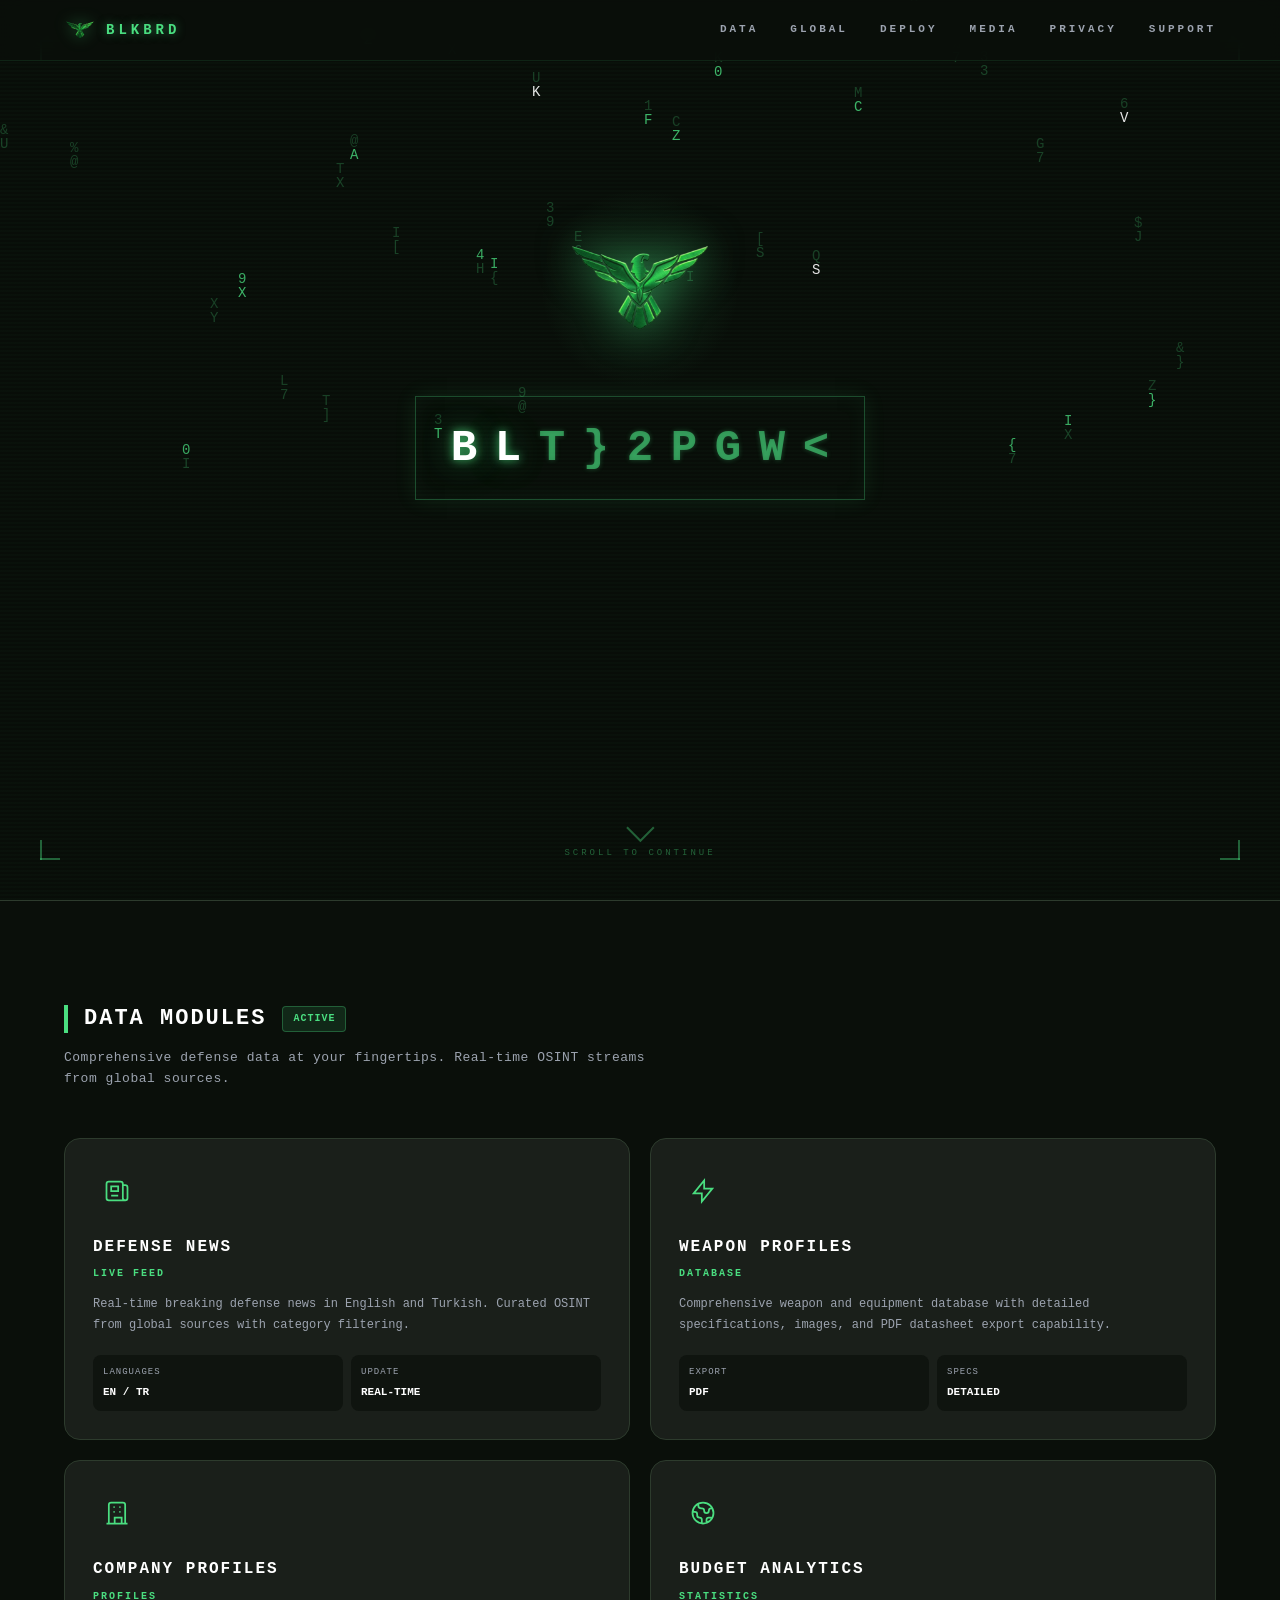
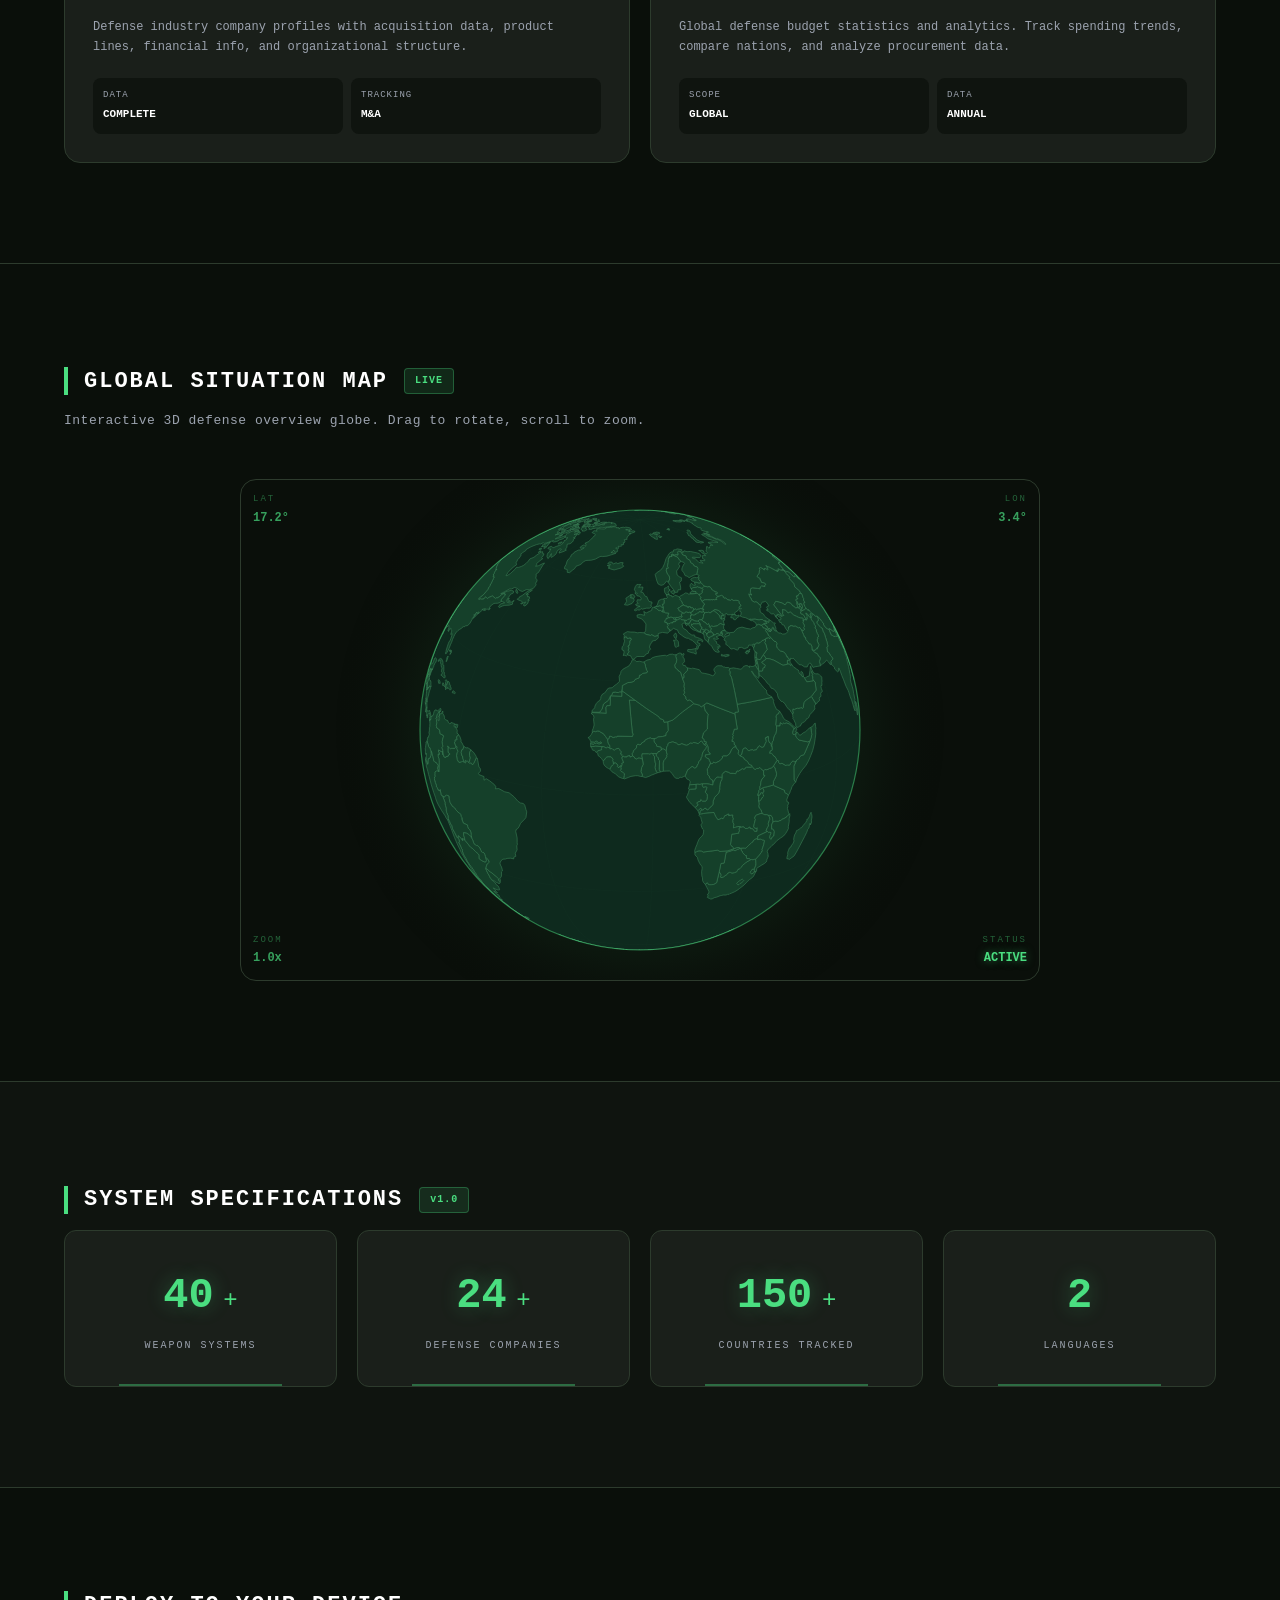
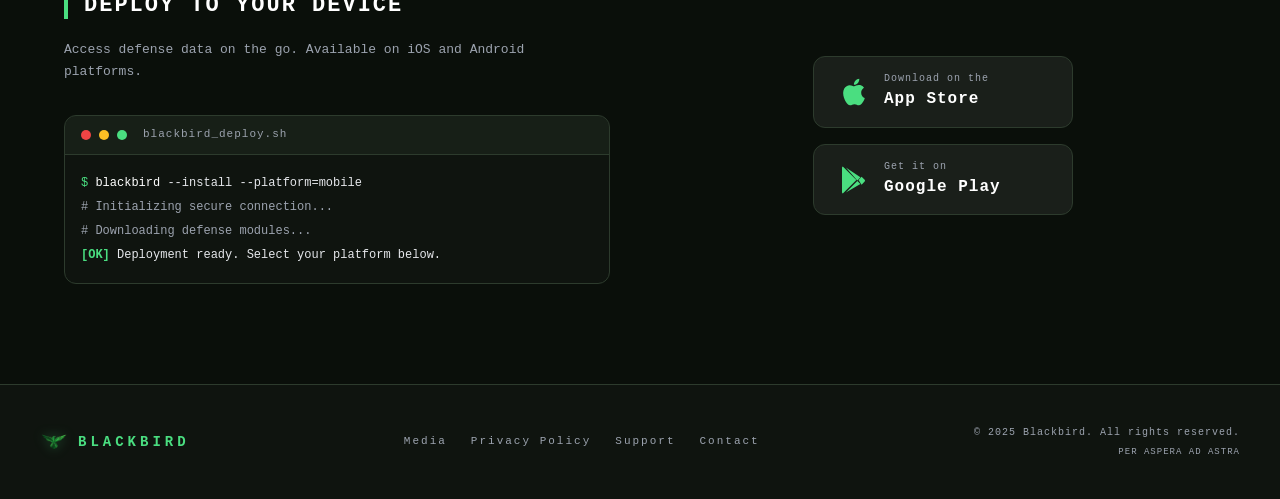
==== commit 6af88924: "Adds animated store buttons to hero section Introduces downloadable store buttons for Apple App Stor" ====
--- a/index.html
+++ b/index.html
@@ -80,6 +80,31 @@
         </div>
         <p class="status-text" id="statusText">INITIALIZING SYSTEM...</p>
       </div>
+
+      <div class="hero-store-buttons">
+        <a href="https://apps.apple.com/tr/app/blackbird-all-about-defense/id6759628407" target="_blank" rel="noopener" class="store-btn">
+          <div class="store-icon">
+            <svg viewBox="0 0 24 24" fill="currentColor">
+              <path d="M18.71 19.5c-.83 1.24-1.71 2.45-3.05 2.47-1.34.03-1.77-.79-3.29-.79-1.53 0-2 .77-3.27.82-1.31.05-2.3-1.32-3.14-2.53C4.25 17 2.94 12.45 4.7 9.39c.87-1.52 2.43-2.48 4.12-2.51 1.28-.02 2.5.87 3.29.87.78 0 2.26-1.07 3.8-.91.65.03 2.47.26 3.64 1.98-.09.06-2.17 1.28-2.15 3.81.03 3.02 2.65 4.03 2.68 4.04-.03.07-.42 1.44-1.38 2.83M13 3.5c.73-.83 1.94-1.46 2.94-1.5.13 1.17-.34 2.35-1.04 3.19-.69.85-1.83 1.51-2.95 1.42-.15-1.15.41-2.35 1.05-3.11z"/>
+            </svg>
+          </div>
+          <div class="store-text">
+            <span class="store-label">Download on the</span>
+            <span class="store-name">App Store</span>
+          </div>
+        </a>
+        <a href="https://play.google.com/store/apps/details?id=com.vahandag.blackbird" target="_blank" rel="noopener" class="store-btn">
+          <div class="store-icon">
+            <svg viewBox="0 0 24 24" fill="currentColor">
+              <path d="M3.609 1.814L13.792 12 3.61 22.186a.996.996 0 01-.61-.92V2.734a1 1 0 01.609-.92zm10.89 10.893l2.302 2.302-10.937 6.333 8.635-8.635zm3.199-3.199l2.302 2.302a1 1 0 010 1.38l-2.302 2.302L15.395 12l2.303-2.492zM5.864 2.658L16.8 9.99l-2.302 2.302L5.864 2.658z"/>
+            </svg>
+          </div>
+          <div class="store-text">
+            <span class="store-label">Get it on</span>
+            <span class="store-name">Google Play</span>
+          </div>
+        </a>
+      </div>
     </div>
 
     <a href="#features" class="scroll-indicator" aria-label="Scroll down">
@@ -257,7 +282,7 @@
         </div>
 
         <div class="download-buttons">
-          <a href="#" class="store-btn" id="appStoreBtn">
+          <a href="https://apps.apple.com/tr/app/blackbird-all-about-defense/id6759628407" target="_blank" rel="noopener" class="store-btn" id="appStoreBtn">
             <div class="store-icon">
               <svg viewBox="0 0 24 24" fill="currentColor">
                 <path d="M18.71 19.5c-.83 1.24-1.71 2.45-3.05 2.47-1.34.03-1.77-.79-3.29-.79-1.53 0-2 .77-3.27.82-1.31.05-2.3-1.32-3.14-2.53C4.25 17 2.94 12.45 4.7 9.39c.87-1.52 2.43-2.48 4.12-2.51 1.28-.02 2.5.87 3.29.87.78 0 2.26-1.07 3.8-.91.65.03 2.47.26 3.64 1.98-.09.06-2.17 1.28-2.15 3.81.03 3.02 2.65 4.03 2.68 4.04-.03.07-.42 1.44-1.38 2.83M13 3.5c.73-.83 1.94-1.46 2.94-1.5.13 1.17-.34 2.35-1.04 3.19-.69.85-1.83 1.51-2.95 1.42-.15-1.15.41-2.35 1.05-3.11z"/>
@@ -269,7 +294,7 @@
             </div>
           </a>
 
-          <a href="#" class="store-btn" id="playStoreBtn">
+          <a href="https://play.google.com/store/apps/details?id=com.vahandag.blackbird" target="_blank" rel="noopener" class="store-btn" id="playStoreBtn">
             <div class="store-icon">
               <svg viewBox="0 0 24 24" fill="currentColor">
                 <path d="M3.609 1.814L13.792 12 3.61 22.186a.996.996 0 01-.61-.92V2.734a1 1 0 01.609-.92zm10.89 10.893l2.302 2.302-10.937 6.333 8.635-8.635zm3.199-3.199l2.302 2.302a1 1 0 010 1.38l-2.302 2.302L15.395 12l2.303-2.492zM5.864 2.658L16.8 9.99l-2.302 2.302L5.864 2.658z"/>
--- a/css/style.css
+++ b/css/style.css
@@ -333,6 +333,41 @@
   color: rgba(74, 222, 128, 0.5);
 }
 
+/* Hero store buttons */
+.hero-store-buttons {
+  display: flex;
+  gap: 14px;
+  opacity: 0;
+  transform: translateY(12px);
+  transition: opacity 0.6s ease, transform 0.6s ease;
+}
+
+.hero-store-buttons.visible {
+  opacity: 1;
+  transform: translateY(0);
+}
+
+.hero-store-buttons .store-btn {
+  width: auto;
+  padding: 10px 20px;
+  gap: 10px;
+  background: rgba(26, 31, 26, 0.8);
+  backdrop-filter: blur(8px);
+}
+
+.hero-store-buttons .store-icon {
+  width: 24px;
+  height: 24px;
+}
+
+.hero-store-buttons .store-label {
+  font-size: 9px;
+}
+
+.hero-store-buttons .store-name {
+  font-size: 13px;
+}
+
 /* Scroll indicator */
 .scroll-indicator {
   position: absolute;
@@ -866,6 +901,9 @@
   .footer-inner { flex-direction: column; text-align: center; }
   .footer-copy { text-align: center; }
 
+  .hero-store-buttons { flex-direction: column; gap: 10px; }
+  .hero-store-buttons .store-btn { width: 220px; }
+
   .corner-brackets { inset: 20px; }
 }
 
